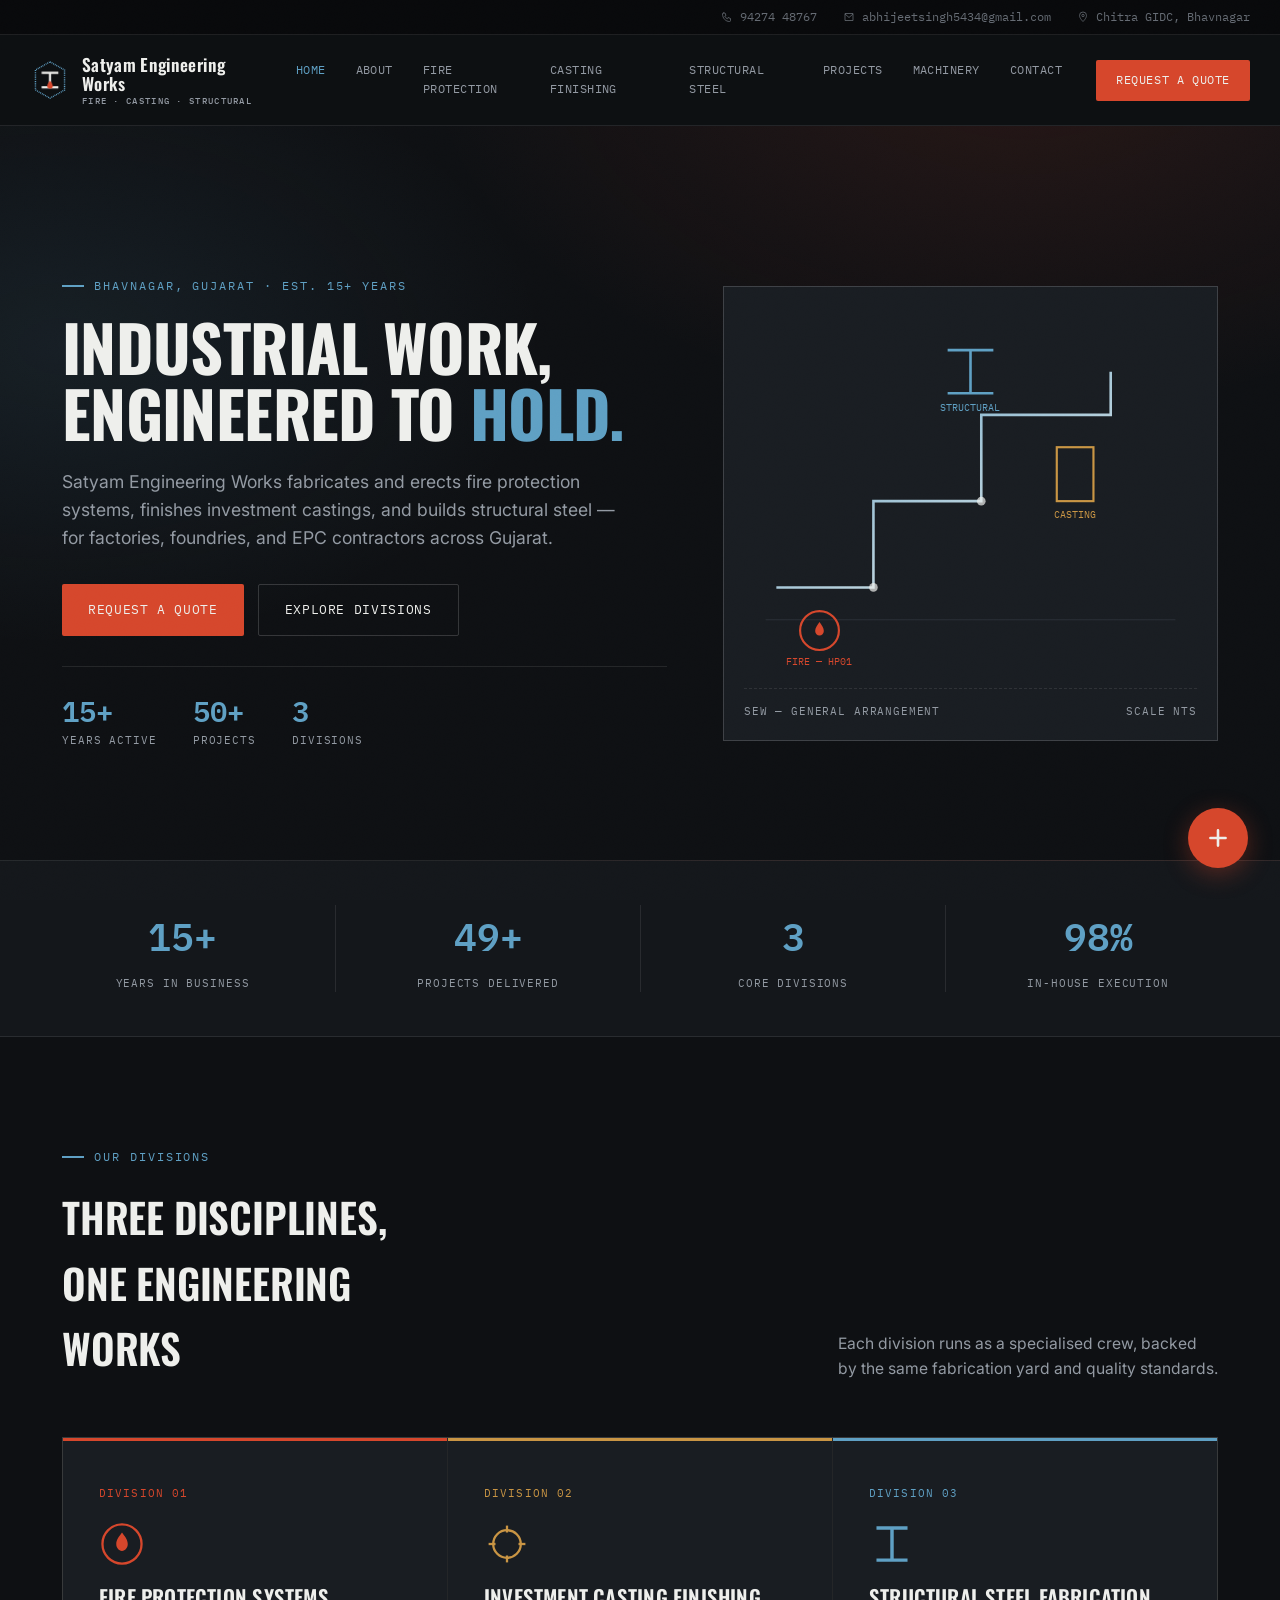
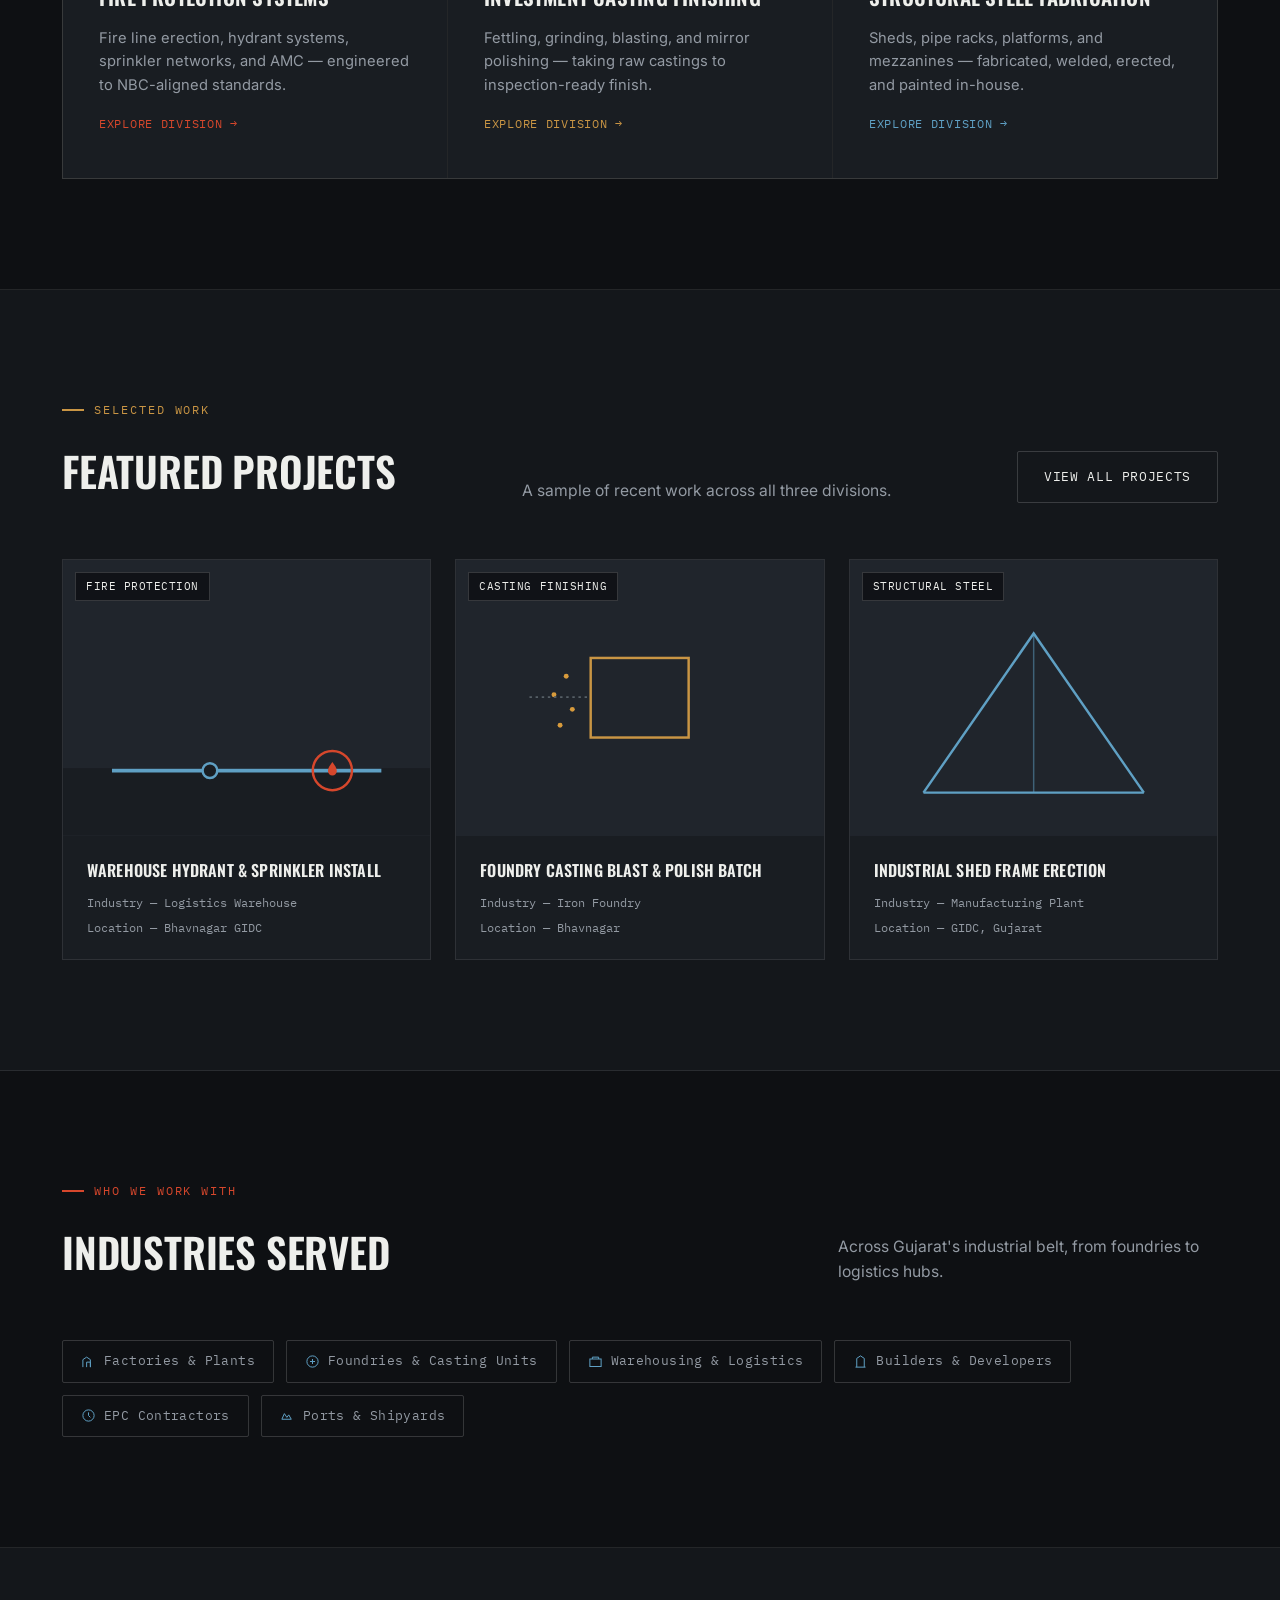
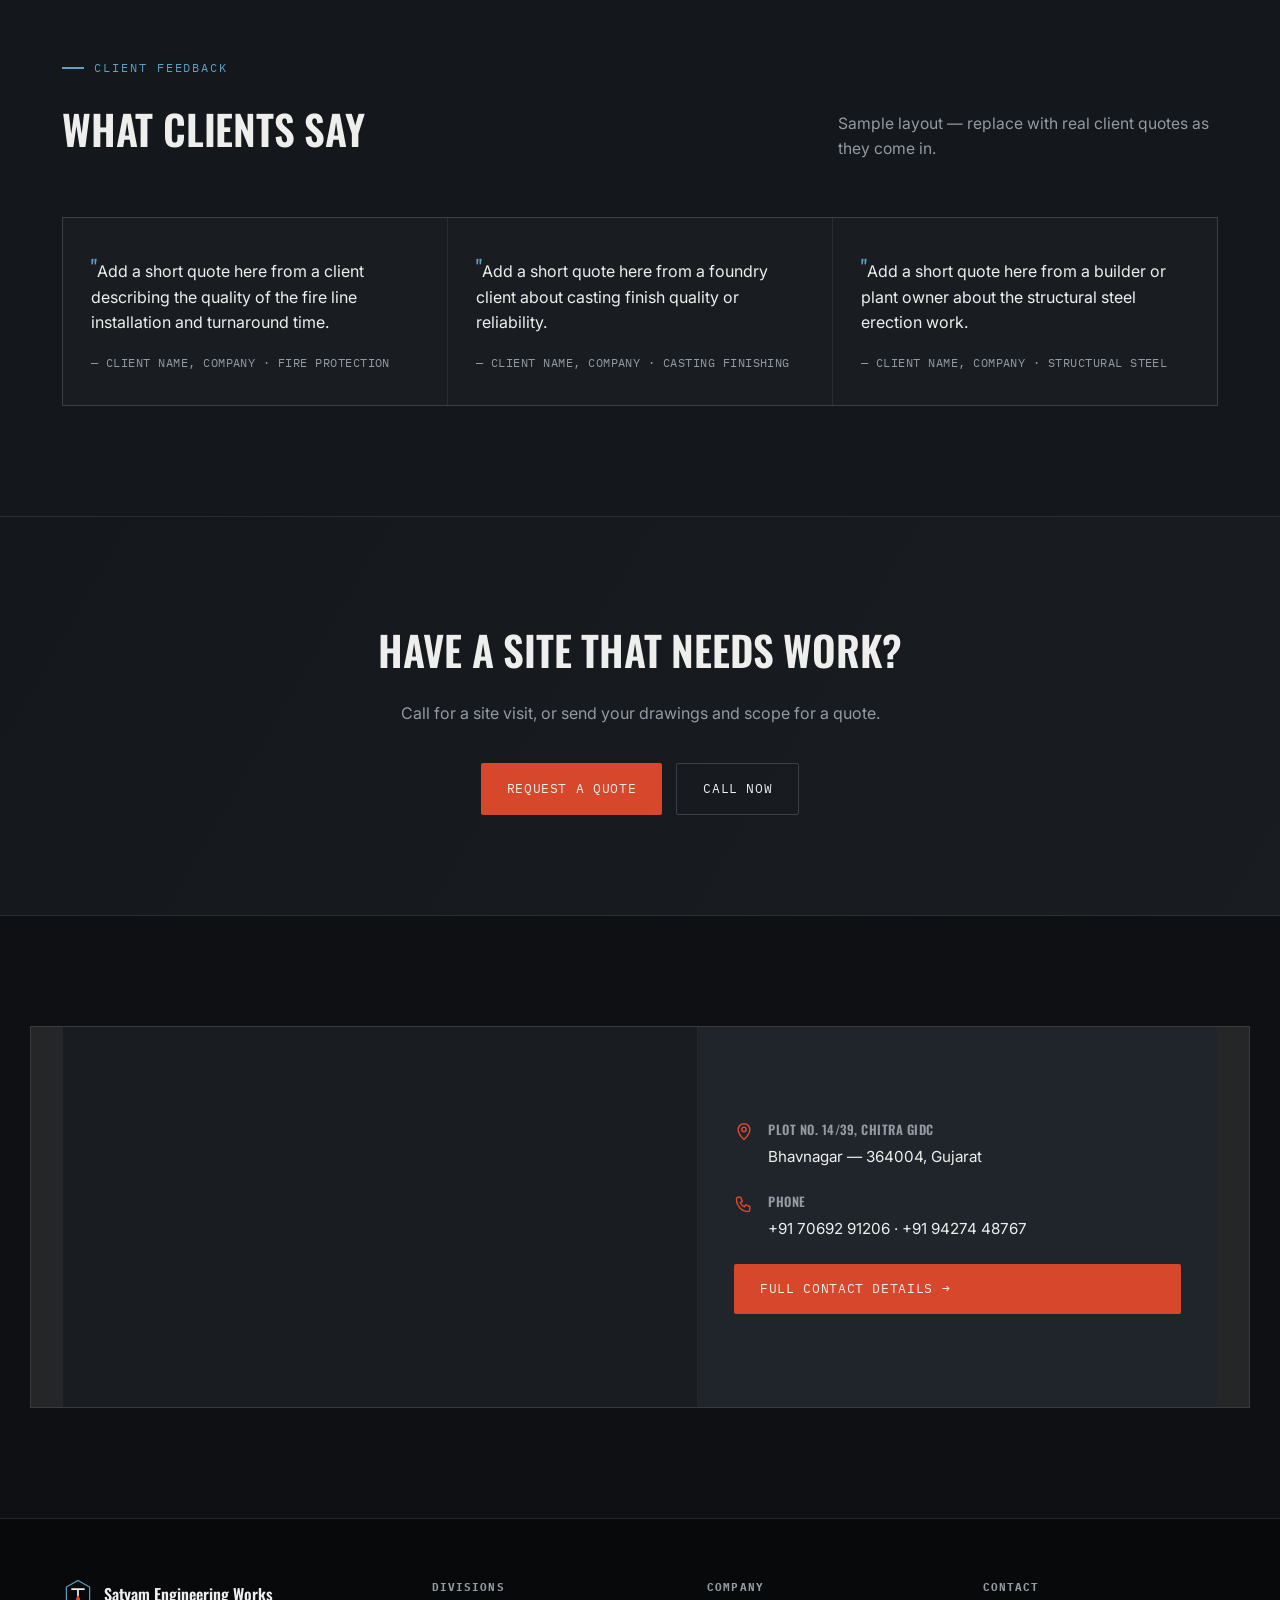
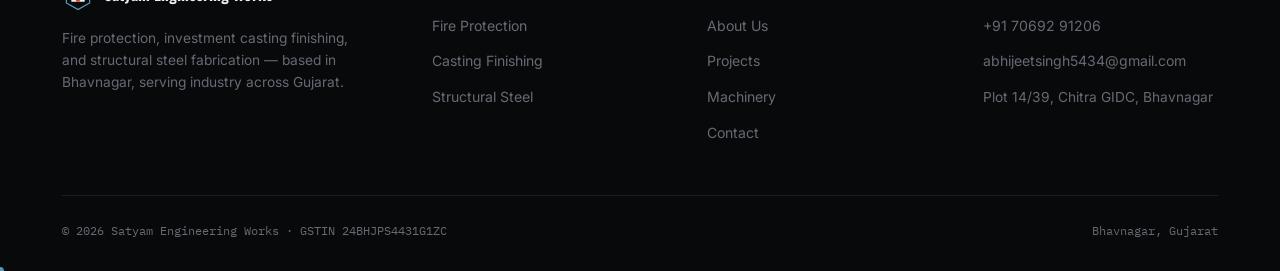
==== index.html @ 9cc6f561 "Initial commit — Satyam Engineering Works website Fire protection, casting finishing, and structural" ====
<!DOCTYPE html>
<html lang="en">
<head>
<meta charset="UTF-8">
<meta name="viewport" content="width=device-width, initial-scale=1.0">
<title>Satyam Engineering Works | Fire Protection, Casting Finishing &amp; Structural Steel — Bhavnagar</title>
<meta name="description" content="Satyam Engineering Works — 15+ years fabricating and erecting fire protection systems, casting finishing, and structural steel for industry across Gujarat.">
<link rel="preconnect" href="https://fonts.googleapis.com">
<link href="https://fonts.googleapis.com/css2?family=Oswald:wght@400;500;600;700&family=Inter:wght@400;500;600;700&family=IBM+Plex+Mono:wght@400;500;600&display=swap" rel="stylesheet">
<link rel="stylesheet" href="assets/style.css">
</head>
<body>

<div class="grain"></div>

<div class="utility-bar">
  <div class="wrap utility-inner">
    <div class="utility-item">
      <svg viewBox="0 0 24 24" fill="none"><path d="M4 4h4l2 5-2.5 1.5a11 11 0 0 0 5 5L14 13l5 2v4a2 2 0 0 1-2 2C9.5 21 3 14.5 3 6a2 2 0 0 1 2-2z" stroke="currentColor" stroke-width="1.6" stroke-linejoin="round"/></svg>
      <a href="tel:+919427448767">94274 48767</a>
    </div>
    <div class="utility-item">
      <svg viewBox="0 0 24 24" fill="none"><path d="M4 5h16v14H4z" stroke="currentColor" stroke-width="1.6"/><path d="M4 6l8 7 8-7" stroke="currentColor" stroke-width="1.6"/></svg>
      <a href="mailto:abhijeetsingh5434@gmail.com">abhijeetsingh5434@gmail.com</a>
    </div>
    <div class="utility-item">
      <svg viewBox="0 0 24 24" fill="none"><path d="M12 21s7-6.5 7-12a7 7 0 1 0-14 0c0 5.5 7 12 7 12z" stroke="currentColor" stroke-width="1.6"/><circle cx="12" cy="9" r="2.4" stroke="currentColor" stroke-width="1.6"/></svg>
      <span>Chitra GIDC, Bhavnagar</span>
    </div>
  </div>
</div>

<header>
  <div class="wrap header-inner">
    <a class="brand" href="index.html">
      <svg class="brand-mark" viewBox="0 0 44 44" fill="none">
        <path class="mark-hex" d="M22 2 L38 11 V33 L22 42 L6 33 V11 Z" stroke="#5FA0C4" stroke-width="1.6"/>
        <path class="mark-beam" d="M14 14 H30 M22 14 V30 M14 30 H30" stroke="#EEEFEC" stroke-width="2.4" stroke-linecap="square"/>
        <path class="mark-flame" d="M22 22.5 C20 25.5 19 27 19 28.8 C19 30.3 20.3 31.5 22 31.5 C23.7 31.5 25 30.3 25 28.8 C25 27 24 25.5 22 22.5 Z" fill="#D6472C"/>
      </svg>
      <div class="brand-text">Satyam Engineering Works<span>Fire · Casting · Structural</span></div>
    </a>
    <nav>
      <div class="nav-links">
        <a href="index.html" class="active">Home</a>
        <a href="about.html">About</a>
        <a href="fire-protection.html">Fire Protection</a>
        <a href="casting-finishing.html">Casting Finishing</a>
        <a href="structural-steel.html">Structural Steel</a>
        <a href="projects.html">Projects</a>
        <a href="machinery.html">Machinery</a>
        <a href="contact.html">Contact</a>
      </div>
      <a class="cta-btn" href="contact.html">Request a Quote</a>
      <button class="menu-toggle" aria-label="Menu"><span></span><span></span><span></span></button>
    </nav>
  </div>
</header>

<section class="hero">
  <div class="wrap hero-grid">
    <div>
      <div class="eyebrow argon">Bhavnagar, Gujarat · Est. 15+ Years</div>
      <h1>Industrial work,<br>engineered to <em>hold.</em></h1>
      <p class="lead">Satyam Engineering Works fabricates and erects fire protection systems, finishes investment castings, and builds structural steel — for factories, foundries, and EPC contractors across Gujarat.</p>
      <div class="btn-row" style="margin-top:32px;">
        <a class="btn btn-primary" href="contact.html">Request a Quote</a>
        <a class="btn btn-outline" href="#divisions">Explore Divisions</a>
      </div>
      <div class="hero-meta">
        <div class="hero-meta-item"><div class="hero-meta-num">15+</div><div class="hero-meta-label">Years Active</div></div>
        <div class="hero-meta-item"><div class="hero-meta-num">50+</div><div class="hero-meta-label">Projects</div></div>
        <div class="hero-meta-item"><div class="hero-meta-num">3</div><div class="hero-meta-label">Divisions</div></div>
      </div>
    </div>

    <div class="hero-visual">
      <div class="arc-frame">
        <svg viewBox="0 0 420 340" width="100%">
          <defs>
            <linearGradient id="arcGrad" x1="0" y1="0" x2="1" y2="1">
              <stop offset="0%" stop-color="#5FA0C4"/>
              <stop offset="100%" stop-color="#EEEFEC"/>
            </linearGradient>
          </defs>
          <line x1="20" y1="290" x2="400" y2="290" stroke="#2A2F36" stroke-width="1"/>
          <path class="hero-scan-line" d="M30 260 L120 260 L120 180 L220 180 L220 100 L340 100 L340 60" stroke="url(#arcGrad)" stroke-width="2.4" fill="none" pathLength="1"/>
          <circle class="hero-spark" cx="340" cy="60" r="5" fill="#5FA0C4"/>
          <circle cx="120" cy="260" r="4" fill="#EEEFEC" opacity="0.7"/>
          <circle cx="220" cy="180" r="4" fill="#EEEFEC" opacity="0.7"/>
          <g transform="translate(70,300)"><circle r="18" fill="none" stroke="#D6472C" stroke-width="2"/><path d="M0 -8 C-2.3 -4.5 -4 -2.7 -4 0.3 C-4 2.6 -2.2 4.5 0 4.5 C2.2 4.5 4 2.6 4 0.3 C4 -2.7 2.3 -4.5 0 -8 Z" fill="#D6472C"/></g>
          <text x="70" y="332" fill="#D6472C" font-family="IBM Plex Mono" font-size="9" text-anchor="middle">FIRE — HP01</text>
          <rect x="290" y="130" width="34" height="50" fill="none" stroke="#C99544" stroke-width="2"/>
          <text x="307" y="196" fill="#C99544" font-family="IBM Plex Mono" font-size="9" text-anchor="middle">CASTING</text>
          <path d="M190 40 H230 M210 40 V80 M190 80 H230" stroke="#5FA0C4" stroke-width="2.4" stroke-linecap="square"/>
          <text x="210" y="96" fill="#5FA0C4" font-family="IBM Plex Mono" font-size="9" text-anchor="middle">STRUCTURAL</text>
        </svg>
        <div class="diagram-label"><span>SEW — GENERAL ARRANGEMENT</span><span>SCALE NTS</span></div>
      </div>
    </div>
  </div>
</section>

<div class="stats-strip">
  <div class="wrap stats-grid">
    <div class="stat"><div class="stat-num" data-count="15" data-suffix="+">0</div><div class="stat-label">Years in Business</div></div>
    <div class="stat"><div class="stat-num" data-count="50" data-suffix="+">0</div><div class="stat-label">Projects Delivered</div></div>
    <div class="stat"><div class="stat-num" data-count="3">0</div><div class="stat-label">Core Divisions</div></div>
    <div class="stat"><div class="stat-num" data-count="100" data-suffix="%">0</div><div class="stat-label">In-House Execution</div></div>
  </div>
</div>

<section id="divisions">
  <div class="wrap">
    <div class="section-head reveal">
      <div>
        <div class="eyebrow argon">Our Divisions</div>
        <h2>Three disciplines, one engineering works</h2>
      </div>
      <p class="section-note">Each division runs as a specialised crew, backed by the same fabrication yard and quality standards.</p>
    </div>

    <div class="division-grid">
      <div class="division-card ember reveal">
        <div class="division-num">DIVISION 01</div>
        <svg class="division-icon" viewBox="0 0 40 40" fill="none"><circle cx="20" cy="20" r="17" stroke="#D6472C" stroke-width="2"/><path d="M20 10 C17 14 15 16.5 15 20 C15 23.3 17.2 26 20 26 C22.8 26 25 23.3 25 20 C25 16.5 23 14 20 10 Z" fill="#D6472C"/></svg>
        <h3>Fire Protection Systems</h3>
        <p>Fire line erection, hydrant systems, sprinkler networks, and AMC — engineered to NBC-aligned standards.</p>
        <a class="division-link" href="fire-protection.html">Explore Division →</a>
      </div>
      <div class="division-card brass reveal reveal-delay-1">
        <div class="division-num">DIVISION 02</div>
        <svg class="division-icon" viewBox="0 0 40 40" fill="none"><circle cx="20" cy="20" r="12" stroke="#C99544" stroke-width="2"/><line x1="20" y1="4" x2="20" y2="10" stroke="#C99544" stroke-width="2"/><line x1="20" y1="30" x2="20" y2="36" stroke="#C99544" stroke-width="2"/><line x1="4" y1="20" x2="10" y2="20" stroke="#C99544" stroke-width="2"/><line x1="30" y1="20" x2="36" y2="20" stroke="#C99544" stroke-width="2"/></svg>
        <h3>Investment Casting Finishing</h3>
        <p>Fettling, grinding, blasting, and mirror polishing — taking raw castings to inspection-ready finish.</p>
        <a class="division-link" href="casting-finishing.html">Explore Division →</a>
      </div>
      <div class="division-card argon reveal reveal-delay-2">
        <div class="division-num">DIVISION 03</div>
        <svg class="division-icon" viewBox="0 0 40 40" fill="none"><path d="M8 6 H32 M20 6 V34 M8 34 H32" stroke="#5FA0C4" stroke-width="3" stroke-linecap="square"/></svg>
        <h3>Structural Steel Fabrication</h3>
        <p>Sheds, pipe racks, platforms, and mezzanines — fabricated, welded, erected, and painted in-house.</p>
        <a class="division-link" href="structural-steel.html">Explore Division →</a>
      </div>
    </div>
  </div>
</section>

<section class="section-dark">
  <div class="wrap">
    <div class="section-head reveal">
      <div>
        <div class="eyebrow brass">Selected Work</div>
        <h2>Featured projects</h2>
      </div>
      <p class="section-note">A sample of recent work across all three divisions.</p>
      <a class="btn btn-outline" href="projects.html">View All Projects</a>
    </div>

    <div class="project-grid">
      <div class="project-card reveal">
        <div class="project-media">
          <span class="project-tag">Fire Protection</span>
          <svg viewBox="0 0 300 225"><rect width="300" height="225" fill="#20252C"/><rect x="0" y="170" width="300" height="55" fill="#191D22"/><path d="M40 172 H260" stroke="#5FA0C4" stroke-width="3"/><circle cx="120" cy="172" r="6" fill="#191D22" stroke="#5FA0C4" stroke-width="2"/><g transform="translate(220,172)"><circle r="16" fill="none" stroke="#D6472C" stroke-width="2"/><path d="M0 -7 C-2 -4 -3.6 -2.4 -3.6 0.3 C-3.6 2.3 -2 4 0 4 C2 4 3.6 2.3 3.6 0.3 C3.6 -2.4 2 -4 0 -7 Z" fill="#D6472C"/></g></svg>
        </div>
        <div class="project-body">
          <h3>Warehouse Hydrant &amp; Sprinkler Install</h3>
          <div class="project-meta"><span>Industry — Logistics Warehouse</span><span>Location — Bhavnagar GIDC</span></div>
        </div>
      </div>
      <div class="project-card reveal reveal-delay-1">
        <div class="project-media">
          <span class="project-tag">Casting Finishing</span>
          <svg viewBox="0 0 300 225"><rect width="300" height="225" fill="#20252C"/><rect x="110" y="80" width="80" height="65" fill="none" stroke="#C99544" stroke-width="2"/><g fill="#D89B3C"><circle cx="90" cy="95" r="2"/><circle cx="80" cy="110" r="2"/><circle cx="95" cy="122" r="2"/><circle cx="85" cy="135" r="2"/></g><path d="M60 112 L110 112" stroke="#565F66" stroke-width="1.4" stroke-dasharray="2 3"/></svg>
        </div>
        <div class="project-body">
          <h3>Foundry Casting Blast &amp; Polish Batch</h3>
          <div class="project-meta"><span>Industry — Iron Foundry</span><span>Location — Bhavnagar</span></div>
        </div>
      </div>
      <div class="project-card reveal reveal-delay-2">
        <div class="project-media">
          <span class="project-tag">Structural Steel</span>
          <svg viewBox="0 0 300 225"><rect width="300" height="225" fill="#20252C"/><path d="M60 190 L150 60 L240 190" stroke="#5FA0C4" stroke-width="2" fill="none"/><line x1="60" y1="190" x2="240" y2="190" stroke="#5FA0C4" stroke-width="2"/><line x1="150" y1="60" x2="150" y2="190" stroke="#5FA0C4" stroke-width="1.2" opacity="0.5"/></svg>
        </div>
        <div class="project-body">
          <h3>Industrial Shed Frame Erection</h3>
          <div class="project-meta"><span>Industry — Manufacturing Plant</span><span>Location — GIDC, Gujarat</span></div>
        </div>
      </div>
    </div>
  </div>
</section>

<section>
  <div class="wrap">
    <div class="section-head reveal">
      <div>
        <div class="eyebrow ember">Who We Work With</div>
        <h2>Industries served</h2>
      </div>
      <p class="section-note">Across Gujarat's industrial belt, from foundries to logistics hubs.</p>
    </div>
    <div class="chip-row reveal">
      <span class="chip"><svg viewBox="0 0 24 24" fill="none"><path d="M3 21V9l6-4 6 4v12M9 21V13h6v8" stroke="currentColor" stroke-width="1.6"/></svg>Factories &amp; Plants</span>
      <span class="chip"><svg viewBox="0 0 24 24" fill="none"><circle cx="12" cy="12" r="9" stroke="currentColor" stroke-width="1.6"/><path d="M8 12h8M12 8v8" stroke="currentColor" stroke-width="1.6"/></svg>Foundries &amp; Casting Units</span>
      <span class="chip"><svg viewBox="0 0 24 24" fill="none"><rect x="3" y="8" width="18" height="12" stroke="currentColor" stroke-width="1.6"/><path d="M7 8V5h10v3" stroke="currentColor" stroke-width="1.6"/></svg>Warehousing &amp; Logistics</span>
      <span class="chip"><svg viewBox="0 0 24 24" fill="none"><path d="M4 21h16M6 21V7l6-4 6 4v14" stroke="currentColor" stroke-width="1.6"/></svg>Builders &amp; Developers</span>
      <span class="chip"><svg viewBox="0 0 24 24" fill="none"><circle cx="12" cy="12" r="9" stroke="currentColor" stroke-width="1.6"/><path d="M12 7v5l3 3" stroke="currentColor" stroke-width="1.6"/></svg>EPC Contractors</span>
      <span class="chip"><svg viewBox="0 0 24 24" fill="none"><path d="M3 18l4-9 4 6 3-4 4 7H3z" stroke="currentColor" stroke-width="1.6" stroke-linejoin="round"/></svg>Ports &amp; Shipyards</span>
    </div>
  </div>
</section>

<section class="section-dark">
  <div class="wrap">
    <div class="section-head reveal">
      <div>
        <div class="eyebrow argon">Client Feedback</div>
        <h2>What clients say</h2>
      </div>
      <p class="section-note">Sample layout — replace with real client quotes as they come in.</p>
    </div>
    <div class="testimonial-grid">
      <div class="testimonial-card reveal">
        <p class="testimonial-quote">Add a short quote here from a client describing the quality of the fire line installation and turnaround time.</p>
        <div class="testimonial-attr">— Client Name, Company · Fire Protection</div>
      </div>
      <div class="testimonial-card reveal reveal-delay-1">
        <p class="testimonial-quote">Add a short quote here from a foundry client about casting finish quality or reliability.</p>
        <div class="testimonial-attr">— Client Name, Company · Casting Finishing</div>
      </div>
      <div class="testimonial-card reveal reveal-delay-2">
        <p class="testimonial-quote">Add a short quote here from a builder or plant owner about the structural steel erection work.</p>
        <div class="testimonial-attr">— Client Name, Company · Structural Steel</div>
      </div>
    </div>
  </div>
</section>

<section class="cta-band">
  <div class="wrap reveal">
    <h2>Have a site that needs work?</h2>
    <p>Call for a site visit, or send your drawings and scope for a quote.</p>
    <div class="btn-row"><a class="btn btn-primary" href="contact.html">Request a Quote</a><a class="btn btn-outline" href="tel:+917069291206">Call Now</a></div>
  </div>
</section>

<section id="contact-cta">
  <div class="wrap location-grid">
    <div class="location-map">
      <iframe src="https://www.google.com/maps?q=Satyam+Engineering+Works,+Plot+no.+14/39,+Chitra+GIDC,+Bhavnagar,+Gujarat+364004&output=embed" loading="lazy" referrerpolicy="no-referrer-when-downgrade" title="Satyam Engineering Works Location"></iframe>
    </div>
    <div class="location-details">
      <div class="location-row">
        <svg class="location-icon" viewBox="0 0 24 24" fill="none"><path d="M12 21s7-6.5 7-12a7 7 0 1 0-14 0c0 5.5 7 12 7 12z" stroke="currentColor" stroke-width="1.8"/><circle cx="12" cy="9" r="2.6" stroke="currentColor" stroke-width="1.8"/></svg>
        <div><b>Plot no. 14/39, Chitra GIDC</b><span>Bhavnagar — 364004, Gujarat</span></div>
      </div>
      <div class="location-row">
        <svg class="location-icon" viewBox="0 0 24 24" fill="none"><path d="M4 4h4l2 5-2.5 1.5a11 11 0 0 0 5 5L14 13l5 2v4a2 2 0 0 1-2 2C9.5 21 3 14.5 3 6a2 2 0 0 1 2-2z" stroke="currentColor" stroke-width="1.8" stroke-linejoin="round"/></svg>
        <div><b>Phone</b><span><a href="tel:+917069291206">+91 70692 91206</a> · <a href="tel:+919427448767">+91 94274 48767</a></span></div>
      </div>
      <a class="btn btn-primary" href="contact.html">Full Contact Details →</a>
    </div>
  </div>
</section>

<footer>
  <div class="wrap">
    <div class="footer-grid">
      <div class="footer-col">
        <div class="footer-brand">
          <svg class="brand-mark" viewBox="0 0 44 44" fill="none"><path d="M22 2 L38 11 V33 L22 42 L6 33 V11 Z" stroke="#5FA0C4" stroke-width="1.6"/><path d="M14 14 H30 M22 14 V30 M14 30 H30" stroke="#EEEFEC" stroke-width="2.4" stroke-linecap="square"/><path d="M22 22.5 C20 25.5 19 27 19 28.8 C19 30.3 20.3 31.5 22 31.5 C23.7 31.5 25 30.3 25 28.8 C25 27 24 25.5 22 22.5 Z" fill="#D6472C"/></svg>
          <span>Satyam Engineering Works</span>
        </div>
        <p>Fire protection, investment casting finishing, and structural steel fabrication — based in Bhavnagar, serving industry across Gujarat.</p>
      </div>
      <div class="footer-col">
        <h4>Divisions</h4>
        <ul>
          <li><a href="fire-protection.html">Fire Protection</a></li>
          <li><a href="casting-finishing.html">Casting Finishing</a></li>
          <li><a href="structural-steel.html">Structural Steel</a></li>
        </ul>
      </div>
      <div class="footer-col">
        <h4>Company</h4>
        <ul>
          <li><a href="about.html">About Us</a></li>
          <li><a href="projects.html">Projects</a></li>
          <li><a href="machinery.html">Machinery</a></li>
          <li><a href="contact.html">Contact</a></li>
        </ul>
      </div>
      <div class="footer-col">
        <h4>Contact</h4>
        <ul>
          <li><a href="tel:+917069291206">+91 70692 91206</a></li>
          <li><a href="mailto:abhijeetsingh5434@gmail.com">abhijeetsingh5434@gmail.com</a></li>
          <li><span style="color:var(--faint); font-size:0.86rem;">Plot 14/39, Chitra GIDC, Bhavnagar</span></li>
        </ul>
      </div>
    </div>
    <div class="footer-bottom">
      <p>© <span id="year"></span> Satyam Engineering Works · GSTIN 24BHJPS4431G1ZC</p>
      <p>Bhavnagar, Gujarat</p>
    </div>
  </div>
</footer>

<script src="assets/main.js"></script>
</body>
</html>
---- assets/style.css ----
/* ===================================================================
   SATYAM ENGINEERING WORKS — PREMIUM SITE DESIGN SYSTEM
   Palette logic: each division carries its own accent —
   Ember (fire), Brass (casting/machinery), Argon (structural/welding).
   =================================================================== */

:root{
  --ink: #0E1013;
  --ink-raised: #14171B;
  --plate: #191D22;
  --plate-raised: #20252C;
  --line: rgba(255,255,255,0.09);
  --line-strong: rgba(255,255,255,0.16);

  --paper: #EEEFEC;
  --mute: #939AA3;
  --faint: #656B73;

  --ember: #D6472C;
  --ember-dim: #8C3524;
  --brass: #C99544;
  --brass-dim: #8A6A34;
  --argon: #5FA0C4;
  --argon-dim: #3E6A82;

  --f-display: 'Oswald', sans-serif;
  --f-body: 'Inter', sans-serif;
  --f-mono: 'IBM Plex Mono', monospace;

  --container: 1220px;
}

*{ margin:0; padding:0; box-sizing:border-box; }
html{ scroll-behavior:smooth; }
body{
  background:var(--ink);
  color:var(--paper);
  font-family:var(--f-body);
  line-height:1.6;
  -webkit-font-smoothing:antialiased;
  overflow-x:hidden;
}
a{ color:inherit; text-decoration:none; }
img,svg{ display:block; max-width:100%; }
ul{ list-style:none; }
button{ font-family:inherit; cursor:pointer; background:none; border:none; color:inherit; }

.wrap{ max-width:var(--container); margin:0 auto; padding:0 32px; }

::selection{ background:var(--ember); color:var(--ink); }
a:focus-visible, button:focus-visible, input:focus-visible, textarea:focus-visible{
  outline:2px solid var(--argon);
  outline-offset:3px;
}
@media (prefers-reduced-motion: reduce){
  *{ animation:none !important; transition:none !important; scroll-behavior:auto !important; }
}

/* ---------- Texture ---------- */
.grain{
  position:fixed; inset:0; pointer-events:none; z-index:2;
  opacity:0.03; mix-blend-mode:overlay;
  background-image:url("data:image/svg+xml,%3Csvg xmlns='http://www.w3.org/2000/svg' width='120' height='120'%3E%3Cfilter id='n'%3E%3CfeTurbulence type='fractalNoise' baseFrequency='0.9' numOctaves='2' stitchTiles='stitch'/%3E%3C/filter%3E%3Crect width='100%25' height='100%25' filter='url(%23n)'/%3E%3C/svg%3E");
}

/* ---------- Utility bar ---------- */
.utility-bar{ background:#08090B; border-bottom:1px solid var(--line); }
.utility-inner{
  display:flex; justify-content:flex-end; gap:26px;
  padding:8px 0; flex-wrap:wrap;
}
.utility-item{
  display:flex; align-items:center; gap:7px;
  font-family:var(--f-mono); font-size:0.72rem; color:var(--faint);
}
.utility-item svg{ width:12px; height:12px; flex-shrink:0; }
.utility-item a:hover{ color:var(--argon); }

/* ---------- Animated logo mark ---------- */
.mark-hex{ stroke-dasharray:1; stroke-dashoffset:1; animation:drawHex 1.3s ease forwards; }
.mark-beam{ opacity:0; animation:fadeInMark 0.6s ease 0.9s forwards; }
.mark-flame{ opacity:0; animation:fadeInMark 0.6s ease 1.15s forwards; }
@keyframes drawHex{ to{ stroke-dashoffset:0; } }
@keyframes fadeInMark{ to{ opacity:1; } }

/* ---------- Hero ---------- */
.hero{
  position:relative; padding:150px 0 110px; overflow:hidden;
  border-bottom:1px solid var(--line);
  background:
    radial-gradient(ellipse 1000px 600px at 80% -10%, rgba(214,71,44,0.12), transparent 60%),
    radial-gradient(ellipse 800px 500px at 5% 30%, rgba(95,160,196,0.10), transparent 60%),
    var(--ink);
}
.hero-grid{ display:grid; grid-template-columns:1.1fr 0.9fr; gap:56px; align-items:center; position:relative; z-index:1; }
.hero-meta{ display:flex; gap:36px; padding-top:30px; margin-top:30px; border-top:1px solid var(--line); }
.hero-meta-item{ font-family:var(--f-mono); }
.hero-meta-num{ font-size:1.8rem; font-weight:600; color:var(--argon); line-height:1; }
.hero-meta-label{ font-size:0.7rem; color:var(--mute); text-transform:uppercase; letter-spacing:0.08em; margin-top:6px; }
.hero-visual{ position:relative; }
.arc-frame{
  border:1px solid var(--line-strong); background:var(--plate); padding:20px; position:relative;
}
.arc-frame .diagram-label{
  font-family:var(--f-mono); font-size:0.66rem; letter-spacing:0.08em; text-transform:uppercase;
  color:var(--mute); display:flex; justify-content:space-between; margin-top:14px; padding-top:14px; border-top:1px dashed var(--line);
}
.hero-scan-line{ stroke-dasharray:1; stroke-dashoffset:1; animation:drawHex 2.2s ease 0.3s forwards; }
.hero-spark{ opacity:0; animation:sparkPulse 2.4s ease-in-out 1.6s infinite; }
@keyframes sparkPulse{ 0%,100%{ opacity:0.2; } 50%{ opacity:1; } }


header{
  position:sticky; top:0; z-index:100;
  background:rgba(14,16,19,0.88);
  backdrop-filter:blur(10px);
  border-bottom:1px solid var(--line);
}
.header-inner{ display:flex; align-items:center; justify-content:space-between; padding:16px 0; gap:20px; }
.brand{ display:flex; align-items:center; gap:12px; }
.brand-mark{ width:40px; height:40px; flex-shrink:0; }
.brand-text{ font-family:var(--f-display); font-weight:600; font-size:1.08rem; letter-spacing:0.02em; line-height:1.1; color:var(--paper); }
.brand-text span{
  display:block; font-family:var(--f-mono); font-size:0.58rem; font-weight:500;
  color:var(--mute); letter-spacing:0.14em; text-transform:uppercase; margin-top:3px;
}
nav{ display:flex; align-items:center; gap:8px; }
.nav-links{ display:flex; gap:2px; }
.nav-links a{
  font-family:var(--f-mono); font-size:0.74rem; letter-spacing:0.04em;
  text-transform:uppercase; color:var(--mute); padding:10px 14px;
  border-radius:2px; transition:color 0.15s ease, background 0.15s ease;
}
.nav-links a:hover{ color:var(--paper); background:var(--plate); }
.nav-links a.active{ color:var(--argon); }
.cta-btn{
  background:var(--ember); color:var(--paper); font-family:var(--f-mono);
  font-size:0.74rem; letter-spacing:0.05em; text-transform:uppercase;
  padding:11px 20px; border-radius:2px; white-space:nowrap; margin-left:12px;
  transition:background 0.15s ease, transform 0.15s ease;
  display:inline-block;
}
.cta-btn:hover{ background:#B93A22; transform:translateY(-1px); }
.menu-toggle{ display:none; width:26px; height:20px; position:relative; flex-shrink:0; }
.menu-toggle span{
  position:absolute; left:0; width:100%; height:2px; background:var(--paper);
  transition:transform 0.2s ease, opacity 0.2s ease;
}
.menu-toggle span:nth-child(1){ top:0; }
.menu-toggle span:nth-child(2){ top:9px; }
.menu-toggle span:nth-child(3){ top:18px; }
.menu-toggle.open span:nth-child(1){ transform:translateY(9px) rotate(45deg); }
.menu-toggle.open span:nth-child(2){ opacity:0; }
.menu-toggle.open span:nth-child(3){ transform:translateY(-9px) rotate(-45deg); }

/* ---------- Buttons ---------- */
.btn{
  font-family:var(--f-mono); font-size:0.8rem; letter-spacing:0.05em;
  text-transform:uppercase; padding:15px 26px; border-radius:2px;
  display:inline-flex; align-items:center; gap:10px;
  transition:transform 0.15s ease, background 0.15s ease, border-color 0.15s ease;
}
.btn-primary{ background:var(--ember); color:var(--paper); }
.btn-primary:hover{ background:#B93A22; transform:translateY(-1px); }
.btn-outline{ border:1px solid var(--line-strong); color:var(--paper); }
.btn-outline:hover{ border-color:var(--argon); color:var(--argon); transform:translateY(-1px); }
.btn-row{ display:flex; gap:14px; flex-wrap:wrap; }

/* ---------- Eyebrow / headings ---------- */
.eyebrow{
  font-family:var(--f-mono); font-size:0.76rem; letter-spacing:0.16em;
  text-transform:uppercase; display:flex; align-items:center; gap:10px; margin-bottom:18px;
}
.eyebrow::before{ content:''; width:22px; height:2px; }
.eyebrow.ember{ color:var(--ember); } .eyebrow.ember::before{ background:var(--ember); }
.eyebrow.brass{ color:var(--brass); } .eyebrow.brass::before{ background:var(--brass); }
.eyebrow.argon{ color:var(--argon); } .eyebrow.argon::before{ background:var(--argon); }

h1{
  font-family:var(--f-display); font-weight:700;
  font-size:clamp(2.4rem, 5vw, 4.2rem);
  line-height:1.03; letter-spacing:-0.01em; text-transform:uppercase;
  margin-bottom:22px; color:var(--paper);
}
h1 em{ font-style:normal; color:var(--argon); }
h2{
  font-family:var(--f-display); font-weight:600;
  font-size:clamp(1.8rem, 3.2vw, 2.6rem);
  text-transform:uppercase; letter-spacing:-0.005em; max-width:18ch; color:var(--paper);
}
h3{ font-family:var(--f-display); font-weight:600; text-transform:uppercase; letter-spacing:0.01em; color:var(--paper); }
.lead{ font-size:1.1rem; color:var(--mute); max-width:52ch; }

/* ---------- Sections ---------- */
section{ padding:110px 0; border-bottom:1px solid var(--line); position:relative; }
.section-head{ display:flex; justify-content:space-between; align-items:flex-end; gap:24px; margin-bottom:56px; flex-wrap:wrap; }
.section-note{ max-width:38ch; color:var(--mute); font-size:0.98rem; }
.section-dark{ background:var(--ink-raised); }
.section-plate{ background:var(--plate); }

/* ---------- Page header (subpages) ---------- */
.page-header{
  padding:180px 0 70px;
  background:
    radial-gradient(ellipse 900px 500px at 15% 0%, rgba(95,160,196,0.10), transparent),
    var(--ink);
  border-bottom:1px solid var(--line);
  position:relative; overflow:hidden;
}
.page-header .breadcrumb{
  font-family:var(--f-mono); font-size:0.72rem; color:var(--faint);
  letter-spacing:0.04em; margin-bottom:24px; text-transform:uppercase;
}
.page-header .breadcrumb a:hover{ color:var(--argon); }
.page-header h1{ margin-bottom:16px; }

/* ---------- Reveal animation ---------- */
.reveal{ opacity:0; transform:translateY(24px); transition:opacity 0.7s ease, transform 0.7s ease; }
.reveal.in{ opacity:1; transform:translateY(0); }
.reveal-delay-1{ transition-delay:0.08s; }
.reveal-delay-2{ transition-delay:0.16s; }
.reveal-delay-3{ transition-delay:0.24s; }
.reveal-delay-4{ transition-delay:0.32s; }
.reveal-delay-5{ transition-delay:0.4s; }
.reveal-delay-6{ transition-delay:0.48s; }

/* ---------- Cards: divisions / services ---------- */
.card-grid{
  display:grid; grid-template-columns:repeat(3, 1fr); gap:1px;
  background:var(--line); border:1px solid var(--line);
}
.card-grid.cols-2{ grid-template-columns:repeat(2, 1fr); }
.card-grid.cols-4{ grid-template-columns:repeat(4, 1fr); }
.card{
  background:var(--plate); padding:34px 30px;
  transition:background 0.2s ease, transform 0.2s ease;
  position:relative; overflow:hidden;
}
.card:hover{ background:var(--plate-raised); transform:translateY(-2px); }
.card::before{
  content:''; position:absolute; top:0; left:0; width:100%; height:2px;
  background:var(--line-strong); transition:background 0.2s ease;
}
.card:hover::before{ background:var(--accent, var(--argon)); }
.card.ember{ --accent: var(--ember); }
.card.brass{ --accent: var(--brass); }
.card.argon{ --accent: var(--argon); }
.card-icon{ width:38px; height:38px; margin-bottom:20px; color:var(--accent, var(--argon)); }
.card h3{ font-size:1.05rem; margin-bottom:10px; }
.card p{ font-size:0.9rem; color:var(--mute); }
.card .card-link{
  margin-top:16px; display:inline-flex; align-items:center; gap:6px;
  font-family:var(--f-mono); font-size:0.72rem; text-transform:uppercase;
  letter-spacing:0.05em; color:var(--accent, var(--argon));
}

/* ---------- Division band (large, home page) ---------- */
.division-grid{
  display:grid; grid-template-columns:repeat(3, 1fr); gap:1px;
  background:var(--line); border:1px solid var(--line);
}
.division-card{
  background:var(--plate); padding:44px 36px; display:flex; flex-direction:column; gap:18px;
  transition:background 0.2s ease;
  border-top:3px solid var(--accent);
}
.division-card:hover{ background:var(--plate-raised); }
.division-card.ember{ --accent: var(--ember); }
.division-card.brass{ --accent: var(--brass); }
.division-card.argon{ --accent: var(--argon); }
.division-num{ font-family:var(--f-mono); font-size:0.7rem; letter-spacing:0.1em; color:var(--accent); }
.division-icon{ width:46px; height:46px; color:var(--accent); }
.division-card h3{ font-size:1.3rem; line-height:1.15; }
.division-card p{ color:var(--mute); font-size:0.92rem; flex-grow:1; }
.division-link{
  font-family:var(--f-mono); font-size:0.74rem; letter-spacing:0.06em;
  text-transform:uppercase; color:var(--accent); display:inline-flex; align-items:center; gap:6px;
}

/* ---------- Stats ---------- */
.stats-strip{ background:var(--ink-raised); border-bottom:1px solid var(--line); }
.stats-grid{ display:grid; grid-template-columns:repeat(4, 1fr); padding:44px 0; }
.stat{ text-align:center; border-left:1px solid var(--line); padding:0 16px; }
.stat:first-child{ border-left:none; }
.stat-num{ font-family:var(--f-mono); font-weight:600; font-size:2.4rem; color:var(--argon); }
.stat-label{ font-family:var(--f-mono); font-size:0.68rem; letter-spacing:0.08em; text-transform:uppercase; color:var(--mute); margin-top:8px; }

/* ---------- Process list ---------- */
.process-list{ display:flex; flex-direction:column; }
.process-item{
  display:grid; grid-template-columns:90px 1fr 1.3fr; gap:28px;
  align-items:start; padding:30px 0; border-top:1px solid var(--line);
}
.process-item:last-child{ border-bottom:1px solid var(--line); }
.process-num{ font-family:var(--f-mono); font-size:1.4rem; color:var(--brass); font-weight:600; }
.process-title{ font-family:var(--f-display); font-size:1.15rem; font-weight:600; text-transform:uppercase; padding-top:2px; color:var(--paper); }
.process-desc{ color:var(--mute); font-size:0.95rem; }

/* ---------- Credentials list ---------- */
.credential-list{ list-style:none; }
.credential-list li{ display:flex; gap:16px; padding:20px 0; border-top:1px solid var(--line); }
.credential-list li:last-child{ border-bottom:1px solid var(--line); }
.credential-mark{ font-family:var(--f-mono); color:var(--argon); flex-shrink:0; font-weight:600; }
.credential-text b{ display:block; font-family:var(--f-display); font-weight:600; text-transform:uppercase; font-size:0.98rem; margin-bottom:3px; color:var(--paper); }
.credential-text span{ color:var(--mute); font-size:0.88rem; }

/* ---------- Data plate ---------- */
.plate{ border:1px solid var(--line); background:var(--plate); padding:32px; }
.plate-row{ display:flex; justify-content:space-between; padding:13px 0; border-top:1px dashed var(--line); font-family:var(--f-mono); font-size:0.84rem; gap:16px; }
.plate-row:first-child{ border-top:none; }
.plate-row span:first-child{ color:var(--mute); text-transform:uppercase; letter-spacing:0.05em; font-size:0.72rem; }
.plate-row span:last-child{ font-weight:600; text-align:right; color:var(--paper); }

/* ---------- Testimonials ---------- */
.testimonial-grid{ display:grid; grid-template-columns:repeat(3, 1fr); gap:1px; background:var(--line); border:1px solid var(--line); }
.testimonial-card{ background:var(--plate); padding:32px 28px; display:flex; flex-direction:column; gap:20px; }
.testimonial-quote{ font-size:1rem; color:var(--paper); font-style:normal; line-height:1.55; }
.testimonial-quote::before{ content:'"'; color:var(--argon); font-family:var(--f-display); font-size:1.4rem; }
.testimonial-attr{ font-family:var(--f-mono); font-size:0.74rem; color:var(--mute); text-transform:uppercase; letter-spacing:0.04em; }

/* ---------- FAQ accordion ---------- */
.faq-list{ border-top:1px solid var(--line); }
.faq-item{ border-bottom:1px solid var(--line); }
.faq-q{
  width:100%; display:flex; justify-content:space-between; align-items:center;
  padding:24px 4px; text-align:left; font-family:var(--f-display);
  font-size:1.02rem; text-transform:uppercase; letter-spacing:0.01em; color:var(--paper);
}
.faq-q .plus{ font-family:var(--f-mono); font-size:1.2rem; color:var(--argon); transition:transform 0.25s ease; flex-shrink:0; margin-left:16px; }
.faq-item.open .faq-q .plus{ transform:rotate(45deg); }
.faq-a{ max-height:0; overflow:hidden; transition:max-height 0.3s ease; }
.faq-a p{ padding:0 4px 24px; color:var(--mute); font-size:0.94rem; max-width:70ch; }

/* ---------- Industries chips ---------- */
.chip-row{ display:flex; flex-wrap:wrap; gap:12px; }
.chip{
  font-family:var(--f-mono); font-size:0.8rem; padding:10px 18px;
  border:1px solid var(--line-strong); border-radius:2px; letter-spacing:0.03em;
  color:var(--mute); display:flex; align-items:center; gap:8px;
}
.chip svg{ width:15px; height:15px; color:var(--argon); }

/* ---------- Filter bar (projects) ---------- */
.filter-bar{ display:flex; gap:10px; flex-wrap:wrap; margin-bottom:44px; }
.filter-btn{
  font-family:var(--f-mono); font-size:0.76rem; letter-spacing:0.05em; text-transform:uppercase;
  padding:10px 20px; border:1px solid var(--line-strong); border-radius:2px; color:var(--mute);
  transition:all 0.15s ease;
}
.filter-btn:hover{ color:var(--paper); border-color:var(--paper); }
.filter-btn.active{ background:var(--argon); border-color:var(--argon); color:var(--ink); }

.project-grid{ display:grid; grid-template-columns:repeat(3, 1fr); gap:24px; }
.project-card{
  background:var(--plate); border:1px solid var(--line); overflow:hidden;
  transition:transform 0.2s ease, border-color 0.2s ease;
}
.project-card:hover{ transform:translateY(-3px); border-color:var(--line-strong); }
.project-media{ aspect-ratio:4/3; background:var(--plate-raised); position:relative; overflow:hidden; }
.project-media svg{ width:100%; height:100%; }
.project-tag{
  position:absolute; top:12px; left:12px; font-family:var(--f-mono); font-size:0.66rem;
  text-transform:uppercase; letter-spacing:0.05em; padding:5px 10px; background:rgba(14,16,19,0.85);
  border:1px solid var(--line-strong); color:var(--paper);
}
.project-body{ padding:22px 24px; }
.project-body h3{ font-size:1rem; margin-bottom:10px; }
.project-meta{ display:flex; flex-direction:column; gap:5px; font-family:var(--f-mono); font-size:0.76rem; color:var(--mute); }

/* ---------- Machinery grid ---------- */
.machine-group{ margin-bottom:60px; }
.machine-group:last-child{ margin-bottom:0; }
.machine-group-title{
  font-family:var(--f-mono); font-size:0.76rem; letter-spacing:0.12em; text-transform:uppercase;
  color:var(--mute); margin-bottom:22px; display:flex; align-items:center; gap:12px;
}
.machine-group-title::after{ content:''; flex-grow:1; height:1px; background:var(--line); }
.machine-grid{ display:grid; grid-template-columns:repeat(4, 1fr); gap:1px; background:var(--line); border:1px solid var(--line); }
.machine-card{ background:var(--plate); padding:24px 20px; display:flex; align-items:center; gap:14px; }
.machine-icon{ width:30px; height:30px; color:var(--brass); flex-shrink:0; }
.machine-card span{ font-family:var(--f-mono); font-size:0.84rem; color:var(--paper); }

/* ---------- CTA band ---------- */
.cta-band{
  background:linear-gradient(120deg, var(--ink-raised), var(--plate));
  text-align:center; padding:100px 0;
}
.cta-band h2{ max-width:none; margin:0 auto 18px; }
.cta-band p{ color:var(--mute); max-width:50ch; margin:0 auto 36px; }
.cta-band .btn-row{ justify-content:center; }

/* ---------- Contact ---------- */
.contact-grid{ display:grid; grid-template-columns:1fr 1fr; gap:60px; }
.contact-card{ border:1px solid var(--line); padding:32px; background:var(--plate); }
.contact-card h3{ font-size:1rem; margin-bottom:20px; }
.phone-line{ display:flex; align-items:center; justify-content:space-between; padding:15px 0; border-top:1px solid var(--line); font-family:var(--f-mono); }
.phone-line:first-of-type{ border-top:none; }
.phone-line a{ font-size:1.1rem; font-weight:600; color:var(--paper); }
.phone-line a:hover{ color:var(--argon); }
.phone-tag{ font-size:0.68rem; color:var(--mute); text-transform:uppercase; letter-spacing:0.06em; }
.whatsapp-btn{ margin-top:22px; width:100%; justify-content:center; }

.location-grid{ display:grid; grid-template-columns:1.1fr 0.9fr; gap:1px; background:var(--line); border:1px solid var(--line); }
.location-map{ background:var(--plate); min-height:380px; }
.location-map iframe{ width:100%; height:100%; min-height:380px; border:0; display:block; filter:invert(0.92) hue-rotate(180deg) grayscale(0.3) contrast(0.9); }
.location-details{ background:var(--plate-raised); padding:36px; display:flex; flex-direction:column; gap:22px; justify-content:center; }
.location-row{ display:flex; gap:14px; align-items:flex-start; }
.location-icon{ width:20px; height:20px; flex-shrink:0; color:var(--ember); margin-top:2px; }
.location-row b{ display:block; font-family:var(--f-display); font-weight:600; text-transform:uppercase; font-size:0.8rem; letter-spacing:0.04em; color:var(--mute); margin-bottom:4px; }
.location-row span, .location-row a{ font-size:0.95rem; color:var(--paper); }
.location-row a:hover{ color:var(--argon); }

/* ---------- Enquiry form (static — mailto) ---------- */
.form-grid{ display:grid; gap:16px; }
.form-row{ display:grid; grid-template-columns:1fr 1fr; gap:16px; }
.form-field{ display:flex; flex-direction:column; gap:8px; }
.form-field label{ font-family:var(--f-mono); font-size:0.72rem; text-transform:uppercase; letter-spacing:0.05em; color:var(--mute); }
.form-field input, .form-field select, .form-field textarea{
  background:var(--plate-raised); border:1px solid var(--line-strong); color:var(--paper);
  padding:13px 14px; font-family:var(--f-body); font-size:0.94rem; border-radius:2px;
}
.form-field textarea{ min-height:110px; resize:vertical; }
.form-note{ font-family:var(--f-mono); font-size:0.72rem; color:var(--faint); margin-top:6px; }

/* ---------- Footer ---------- */
footer{ background:#08090B; padding:60px 0 30px; }
.footer-grid{ display:grid; grid-template-columns:1.4fr 1fr 1fr 1fr; gap:40px; padding-bottom:40px; border-bottom:1px solid var(--line); }
.footer-brand{ display:flex; align-items:center; gap:10px; margin-bottom:16px; }
.footer-brand .brand-mark{ width:32px; height:32px; }
.footer-brand span{ font-family:var(--f-display); font-weight:600; font-size:1rem; color:var(--paper); }
.footer-col p{ color:var(--faint); font-size:0.86rem; max-width:32ch; }
.footer-col h4{ font-family:var(--f-mono); font-size:0.7rem; letter-spacing:0.1em; text-transform:uppercase; color:var(--mute); margin-bottom:16px; }
.footer-col ul li{ margin-bottom:10px; }
.footer-col ul li a{ color:var(--faint); font-size:0.88rem; }
.footer-col ul li a:hover{ color:var(--argon); }
.footer-bottom{ display:flex; justify-content:space-between; padding-top:26px; flex-wrap:wrap; gap:12px; }
.footer-bottom p{ font-family:var(--f-mono); font-size:0.72rem; color:var(--faint); }

/* ---------- Floating Action Button ---------- */
.fab-container{
  position:fixed; bottom:32px; right:32px; z-index:999;
  display:flex; flex-direction:column; align-items:center; gap:14px;
}
.fab-toggle{
  width:60px; height:60px; border-radius:50%;
  background:var(--ember); color:var(--paper); border:none;
  display:flex; align-items:center; justify-content:center;
  cursor:pointer; position:relative; z-index:2;
  box-shadow:0 6px 24px rgba(214,71,44,0.35);
  transition:transform 0.3s cubic-bezier(0.34,1.56,0.64,1), box-shadow 0.3s ease;
}
.fab-toggle:hover{ transform:scale(1.08); box-shadow:0 8px 32px rgba(214,71,44,0.5); }
.fab-toggle svg{ width:26px; height:26px; transition:transform 0.3s ease; }
.fab-toggle.open svg{ transform:rotate(45deg); }
.fab-actions{
  position:absolute; bottom:72px; display:flex; flex-direction:column; gap:12px;
  opacity:0; pointer-events:none; transform:translateY(16px);
  transition:opacity 0.25s ease, transform 0.25s ease;
}
.fab-actions.open{ opacity:1; pointer-events:auto; transform:translateY(0); }
.fab-action{
  width:52px; height:52px; border-radius:50%; border:none;
  display:flex; align-items:center; justify-content:center; cursor:pointer;
  position:relative; transition:transform 0.2s ease;
  box-shadow:0 4px 16px rgba(0,0,0,0.4);
}
.fab-action:hover{ transform:scale(1.1); }
.fab-action svg{ width:24px; height:24px; }
.fab-action.whatsapp{ background:#25D366; }
.fab-action.call{ background:var(--argon); }
.fab-action.email{ background:var(--brass); }
.fab-tooltip{
  position:absolute; right:62px; background:var(--plate-raised);
  color:var(--paper); font-family:var(--f-mono); font-size:0.7rem;
  letter-spacing:0.04em; white-space:nowrap; padding:6px 12px;
  border:1px solid var(--line-strong); border-radius:2px;
  opacity:0; pointer-events:none; transition:opacity 0.2s ease;
}
.fab-action:hover .fab-tooltip{ opacity:1; }
.fab-backdrop{
  position:fixed; inset:0; z-index:998; background:rgba(0,0,0,0.3);
  opacity:0; pointer-events:none; transition:opacity 0.25s ease;
}
.fab-backdrop.open{ opacity:1; pointer-events:auto; }

/* ---------- Scroll Progress Bar ---------- */
.scroll-progress{
  position:fixed; top:0; left:0; width:0; height:3px;
  background:linear-gradient(90deg, var(--ember), var(--argon));
  z-index:9999; transition:width 0.1s linear;
}

/* ---------- Custom Cursor ---------- */
@media (hover:hover) and (pointer:fine){
  .cursor-glow{
    position:fixed; width:320px; height:320px; border-radius:50%;
    background:radial-gradient(circle, rgba(95,160,196,0.06) 0%, transparent 70%);
    pointer-events:none; z-index:9998;
    transform:translate(-50%,-50%);
    transition:opacity 0.3s ease;
    opacity:0;
  }
  .cursor-glow.visible{ opacity:1; }
  .cursor-pointer{
    position:fixed; width:8px; height:8px; border-radius:50%;
    background:var(--argon); pointer-events:none; z-index:9999;
    transform:translate(-50%,-50%);
    transition:width 0.2s ease, height 0.2s ease, background 0.2s ease;
    mix-blend-mode:difference;
  }
  .cursor-pointer.hover{ width:18px; height:18px; background:var(--ember); }
}

/* ---------- Page Transition ---------- */
.page-transition{
  position:fixed; inset:0; z-index:10000;
  background:var(--ink); pointer-events:none;
  transform:translateY(100%); transition:transform 0.55s cubic-bezier(0.77,0,0.18,1);
}
.page-transition.active{ transform:translateY(0); }

/* ---------- Hero Particles ---------- */
.hero-particles{
  position:absolute; inset:0; overflow:hidden; pointer-events:none; z-index:0;
}
.hero-particle{
  position:absolute; width:3px; height:3px;
  background:var(--argon); border-radius:50%;
  opacity:0; animation:particleFloat linear infinite;
}
@keyframes particleFloat{
  0%{ transform:translateY(100%) scale(0); opacity:0; }
  10%{ opacity:0.4; }
  90%{ opacity:0.4; }
  100%{ transform:translateY(-100vh) scale(1); opacity:0; }
}

/* ---------- Smooth link hover glow ---------- */
.glow-link{ position:relative; display:inline-block; }
.glow-link::after{
  content:''; position:absolute; bottom:-2px; left:0; width:0; height:1px;
  background:currentColor; transition:width 0.3s ease;
}
.glow-link:hover::after{ width:100%; }

/* ---------- Responsive ---------- */
@media (max-width: 980px){
  .division-grid, .card-grid, .card-grid.cols-4, .testimonial-grid, .project-grid{ grid-template-columns:repeat(2, 1fr); }
  .machine-grid{ grid-template-columns:repeat(2, 1fr); }
  .stats-grid{ grid-template-columns:repeat(2, 1fr); }
  .stat:nth-child(odd){ border-left:none; }
  .stat:nth-child(1), .stat:nth-child(2){ border-top:none; }
  .stat{ border-top:1px solid var(--line); padding-top:20px; }
  .hero-grid, .why-grid, .area-grid, .contact-grid, .location-grid, .footer-grid{ grid-template-columns:1fr; }
  .footer-grid{ gap:32px; }
  .process-item{ grid-template-columns:50px 1fr; }
  .process-desc{ grid-column:2/3; }
  .form-row{ grid-template-columns:1fr; }
}
@media (max-width: 720px){
  .nav-links, .utility-inner{ display:none; }
  .menu-toggle{ display:block; }
  nav.mobile-open .nav-links{
    display:flex; flex-direction:column; position:fixed; top:73px; left:0; right:0;
    background:var(--ink); padding:16px 24px; border-bottom:1px solid var(--line); gap:2px;
  }
  .division-grid, .card-grid, .card-grid.cols-4, .testimonial-grid, .project-grid, .machine-grid{ grid-template-columns:1fr; }
  .stats-grid{ grid-template-columns:1fr 1fr; }
  section{ padding:70px 0; }
  .page-header{ padding:140px 0 50px; }
  h1{ font-size:2.1rem; }
}
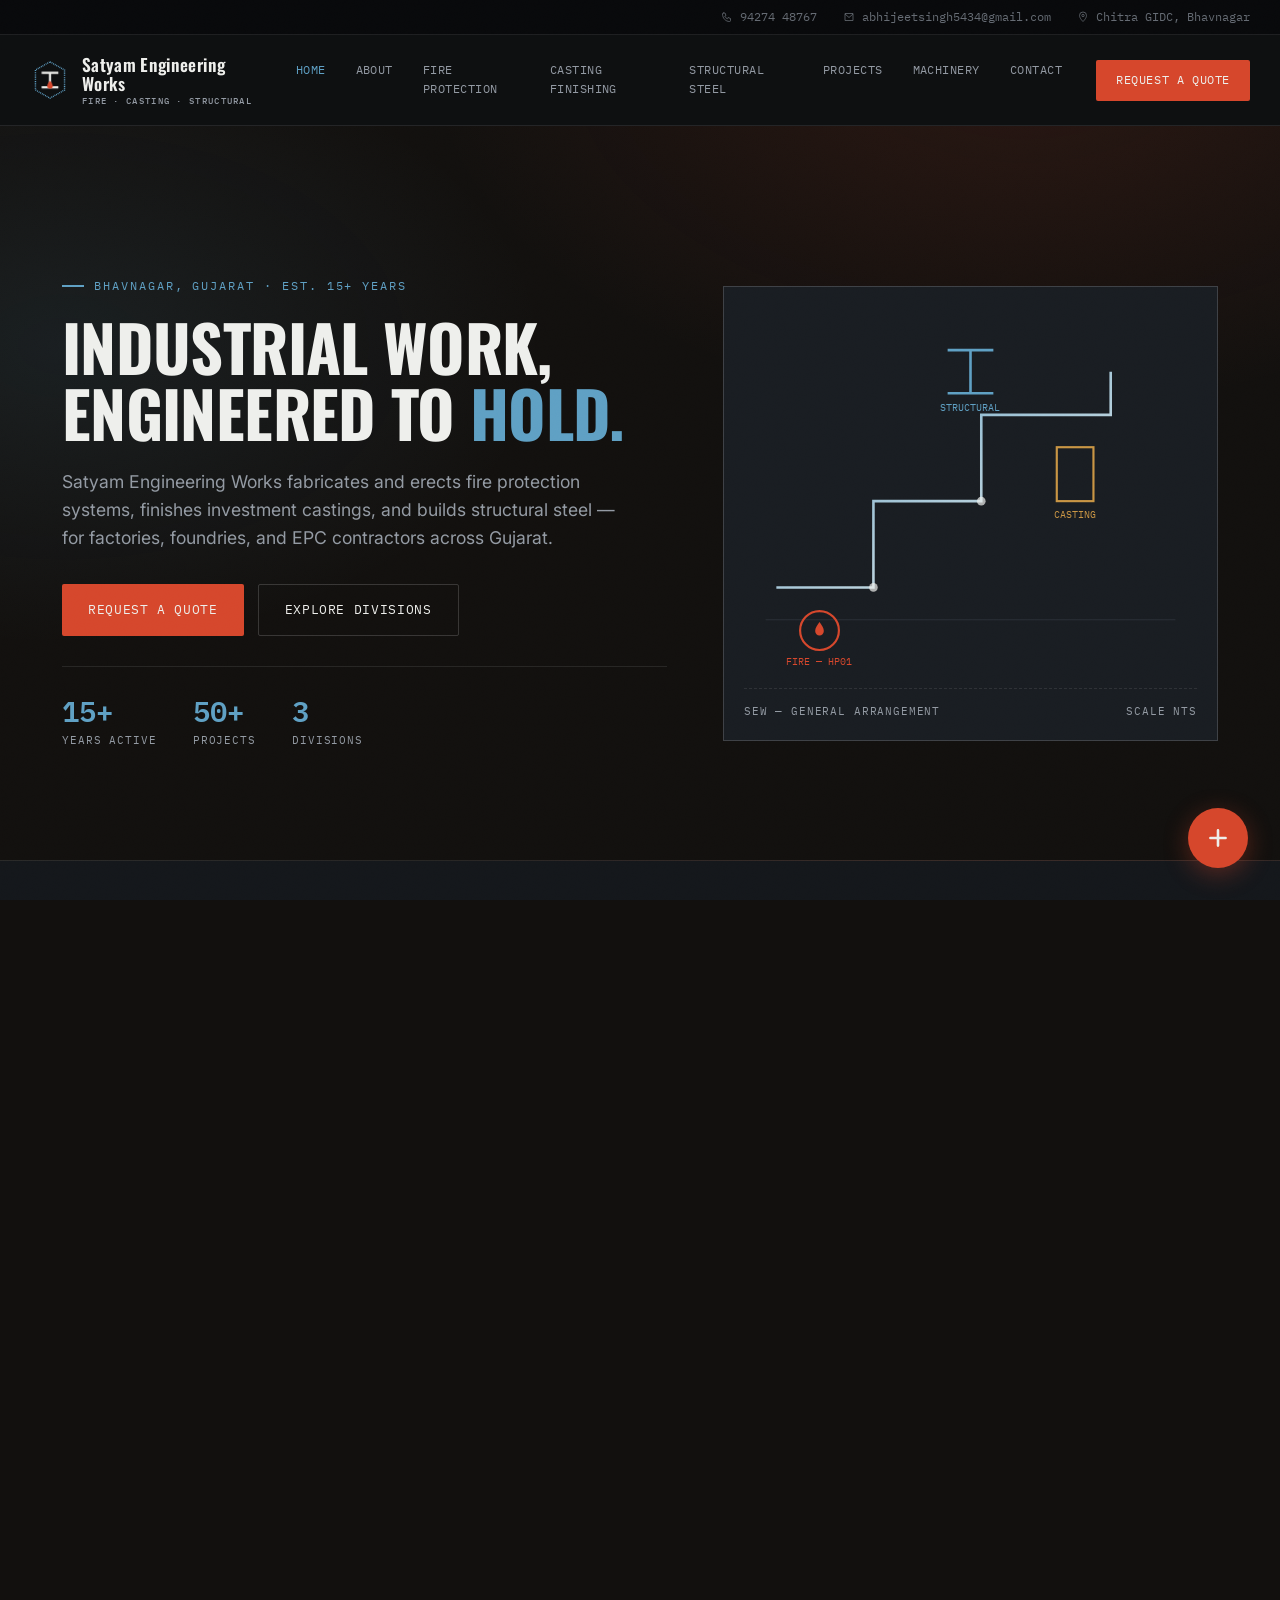
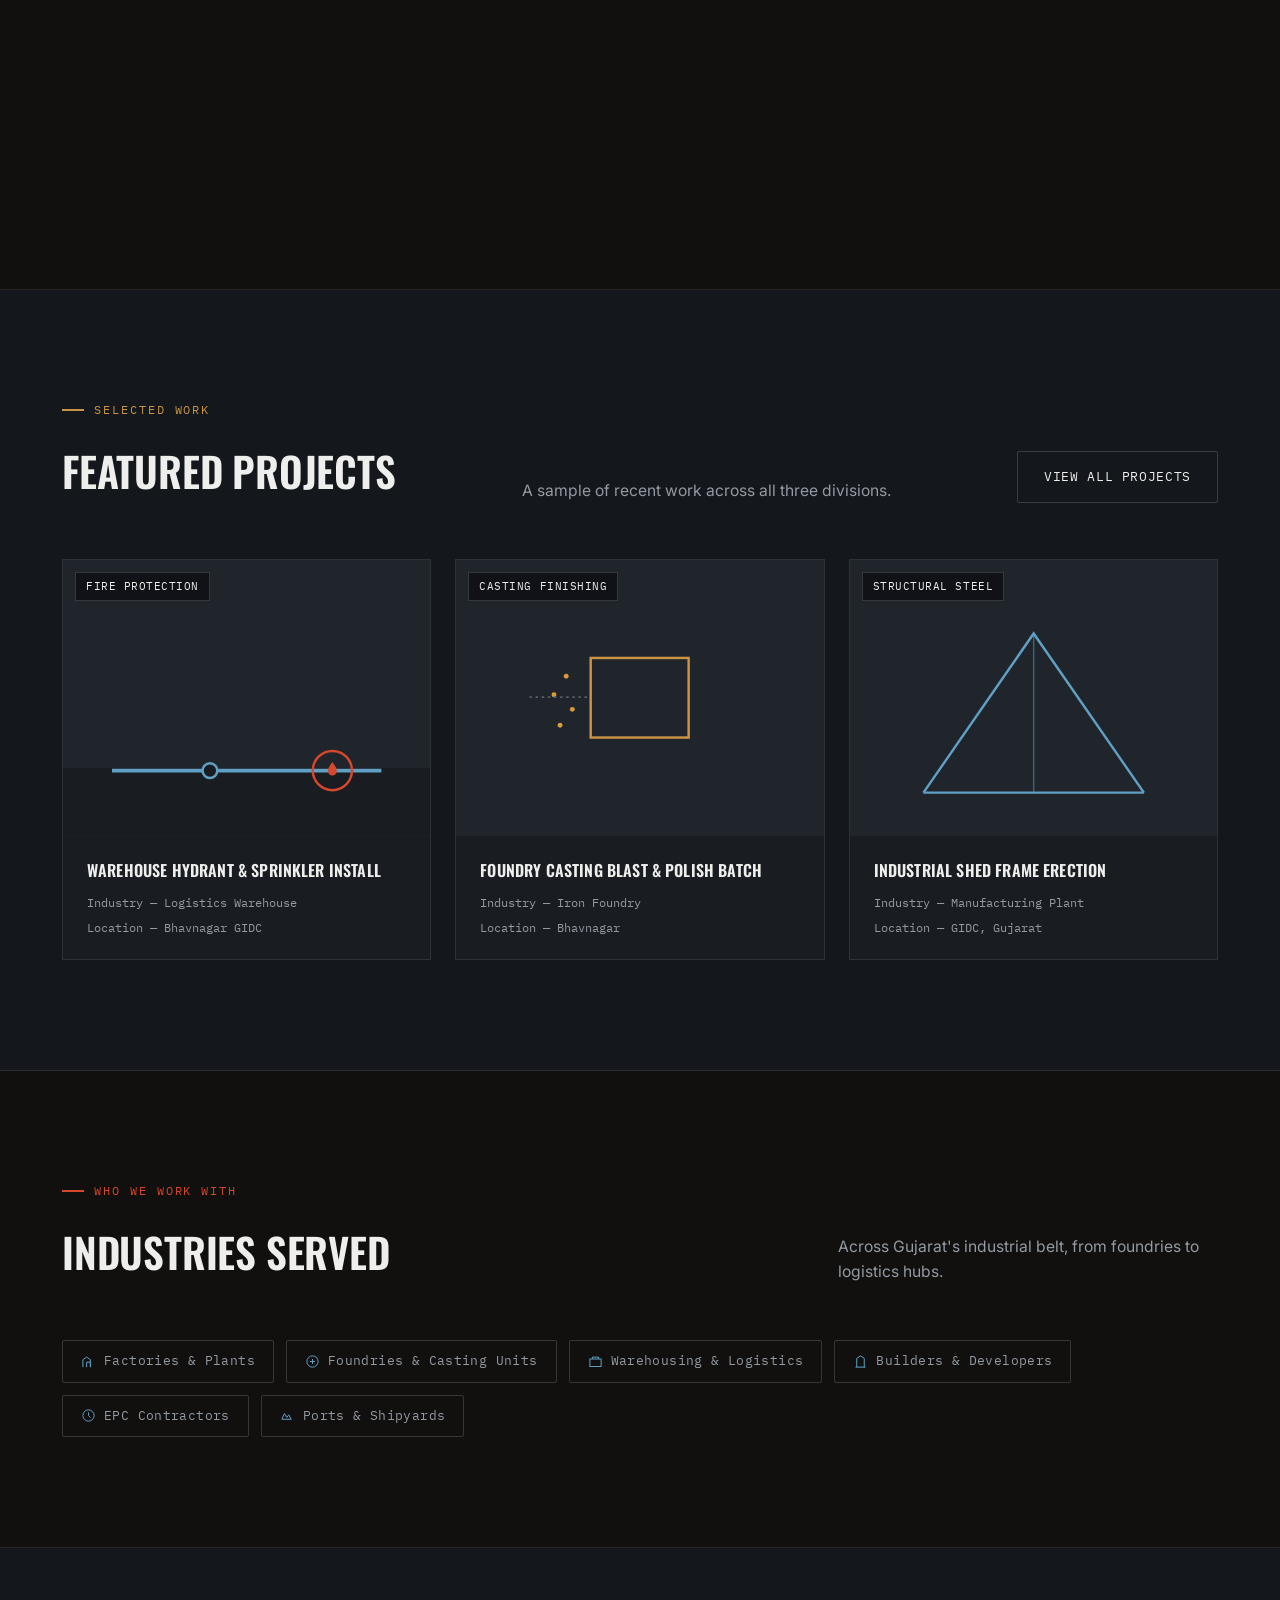
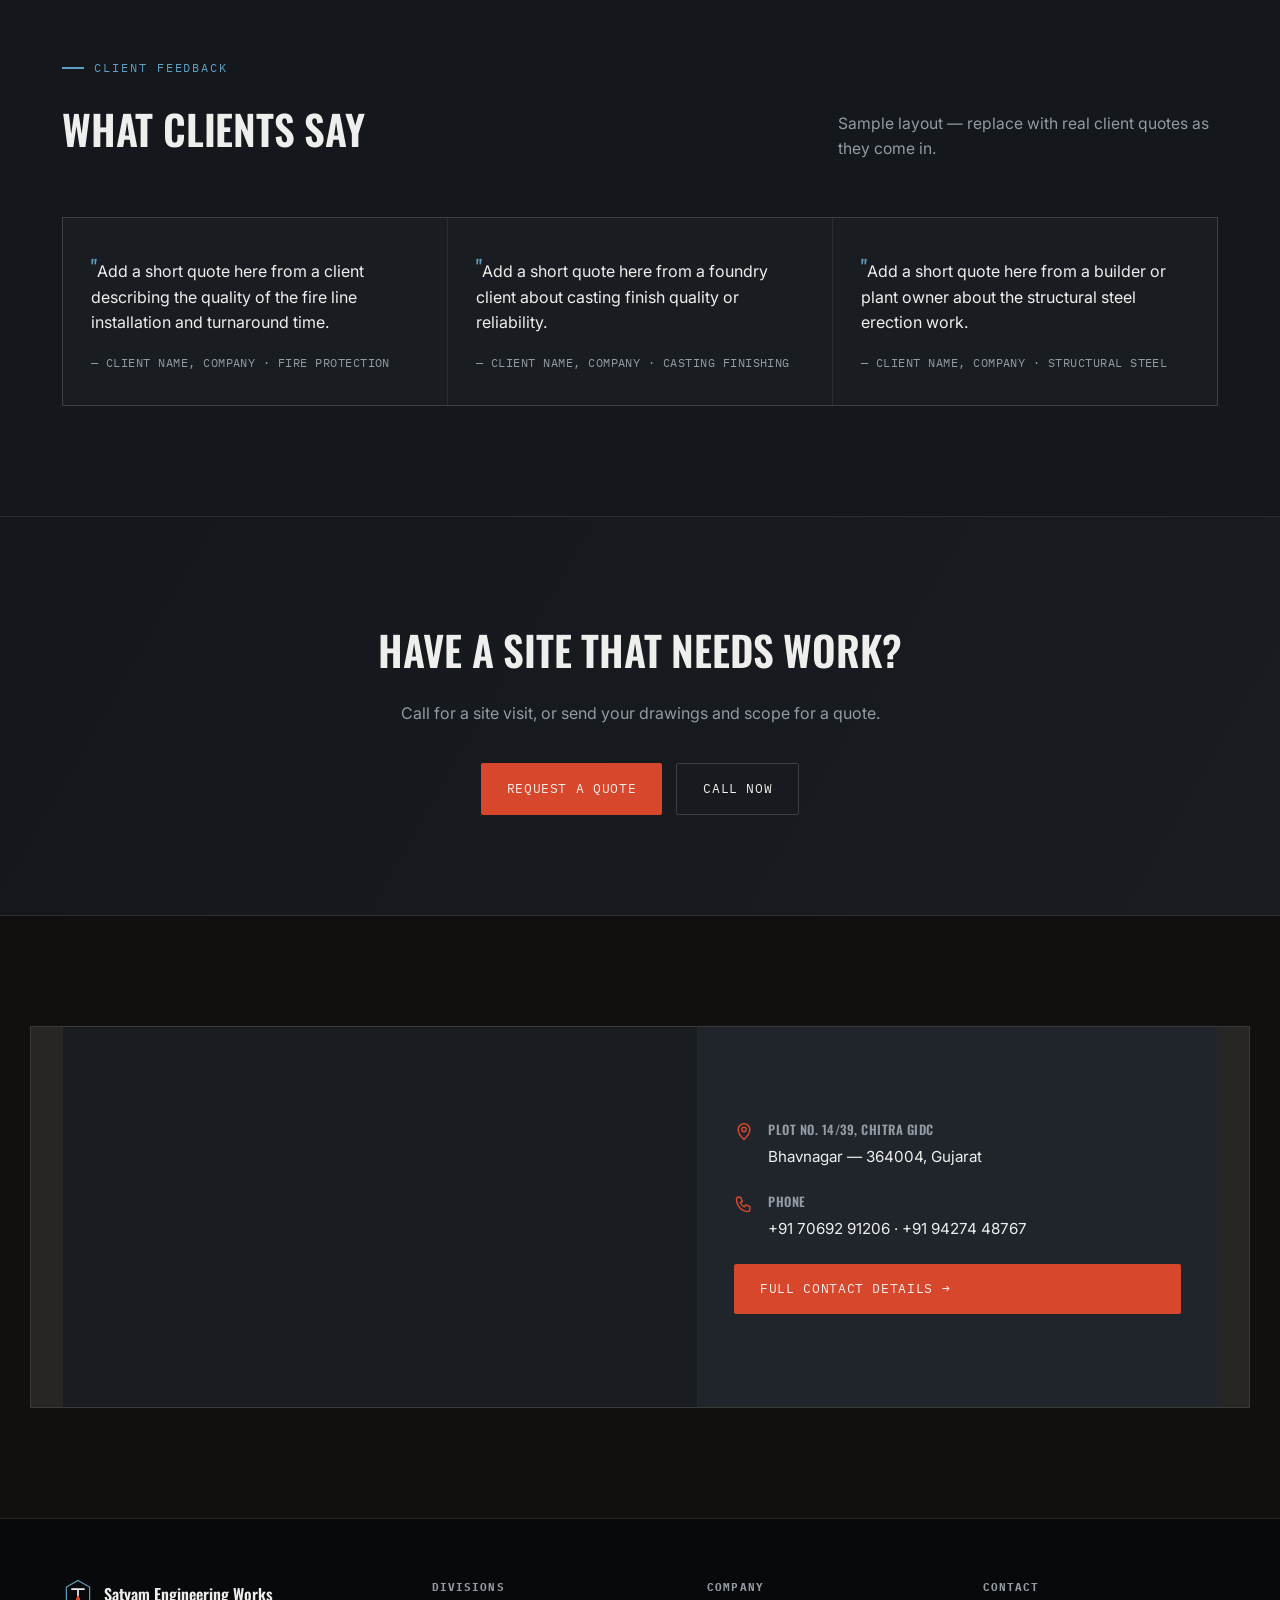
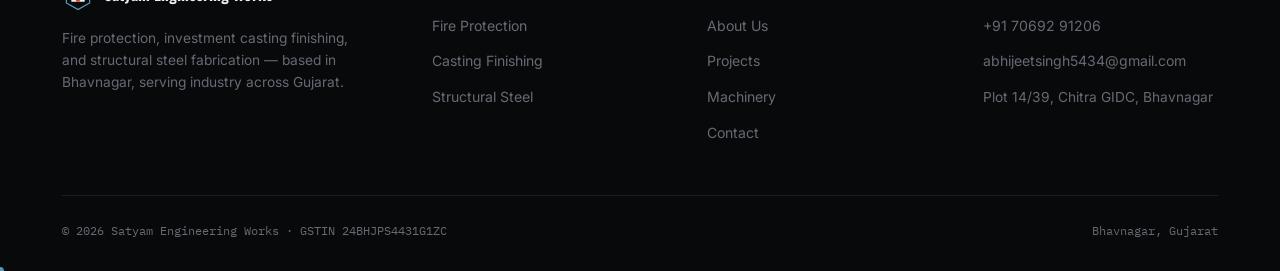
==== commit 8cd43dda: "Form backend, JSON-LD SEO, sitemap, page transitions, a11y - Web3Forms: contact form now submits to " ====
--- a/index.html
+++ b/index.html
@@ -7,7 +7,45 @@
 <meta name="description" content="Satyam Engineering Works — 15+ years fabricating and erecting fire protection systems, casting finishing, and structural steel for industry across Gujarat.">
 <link rel="preconnect" href="https://fonts.googleapis.com">
 <link href="https://fonts.googleapis.com/css2?family=Oswald:wght@400;500;600;700&family=Inter:wght@400;500;600;700&family=IBM+Plex+Mono:wght@400;500;600&display=swap" rel="stylesheet">
+<link rel="preconnect" href="https://maps.googleapis.com">
 <link rel="stylesheet" href="assets/style.css">
+<script type="application/ld+json">
+{
+  "@context": "https://schema.org",
+  "@type": "LocalBusiness",
+  "name": "Satyam Engineering Works",
+  "description": "Fire protection systems, investment casting finishing, and structural steel fabrication — based in Bhavnagar, serving industry across Gujarat.",
+  "url": "https://tejasjoshi2412.github.io/satyam-engineering-works/",
+  "telephone": "+91-70692-91206",
+  "email": "abhijeetsingh5434@gmail.com",
+  "address": {
+    "@type": "PostalAddress",
+    "streetAddress": "Plot no. 14/39, Chitra GIDC",
+    "addressLocality": "Bhavnagar",
+    "addressRegion": "Gujarat",
+    "postalCode": "364004",
+    "addressCountry": "IN"
+  },
+  "openingHoursSpecification": {
+    "@type": "OpeningHoursSpecification",
+    "dayOfWeek": ["Monday","Tuesday","Wednesday","Thursday","Friday","Saturday"],
+    "opens": "09:00",
+    "closes": "18:00"
+  },
+  "taxID": "24BHJPS4431G1ZC",
+  "areaServed": "Gujarat",
+  "priceRange": "$$",
+  "hasOfferCatalog": {
+    "@type": "OfferCatalog",
+    "name": "Services",
+    "itemListElement": [
+      {"@type":"Offer","itemOffered":{"@type":"Service","name":"Fire Protection Systems"}},
+      {"@type":"Offer","itemOffered":{"@type":"Service","name":"Investment Casting Finishing"}},
+      {"@type":"Offer","itemOffered":{"@type":"Service","name":"Structural Steel Fabrication"}}
+    ]
+  }
+}
+</script>
 </head>
 <body>
 
@@ -42,7 +80,7 @@
     </a>
     <nav>
       <div class="nav-links">
-        <a href="index.html" class="active">Home</a>
+        <a href="index.html" class="active" aria-current="page">Home</a>
         <a href="about.html">About</a>
         <a href="fire-protection.html">Fire Protection</a>
         <a href="casting-finishing.html">Casting Finishing</a>
--- a/assets/style.css
+++ b/assets/style.css
@@ -5,7 +5,7 @@
    =================================================================== */
 
 :root{
-  --ink: #0E1013;
+  --ink: #12100E;
   --ink-raised: #14171B;
   --plate: #191D22;
   --plate-raised: #20252C;
@@ -535,13 +535,14 @@
   100%{ transform:translateY(-100vh) scale(1); opacity:0; }
 }
 
-/* ---------- Smooth link hover glow ---------- */
-.glow-link{ position:relative; display:inline-block; }
-.glow-link::after{
-  content:''; position:absolute; bottom:-2px; left:0; width:0; height:1px;
-  background:currentColor; transition:width 0.3s ease;
-}
-.glow-link:hover::after{ width:100%; }
+/* ---------- Form feedback ---------- */
+.form-feedback{ display:none; padding:16px 20px; margin-top:16px; border-radius:2px; font-family:var(--f-mono); font-size:0.82rem; }
+.form-feedback.success{ display:block; background:rgba(37,211,102,0.12); border:1px solid #25D366; color:#25D366; }
+.form-feedback.error{ display:block; background:rgba(214,71,44,0.12); border:1px solid var(--ember); color:var(--ember); }
+.form-feedback.loading{ display:flex; align-items:center; gap:12px; color:var(--mute); }
+.form-spinner{ width:18px; height:18px; border:2px solid var(--line-strong); border-top-color:var(--argon); border-radius:50%; animation:spin 0.6s linear infinite; }
+@keyframes spin{ to{ transform:rotate(360deg); } }
+.form-feedback a{ color:inherit; text-decoration:underline; }
 
 /* ---------- Responsive ---------- */
 @media (max-width: 980px){
